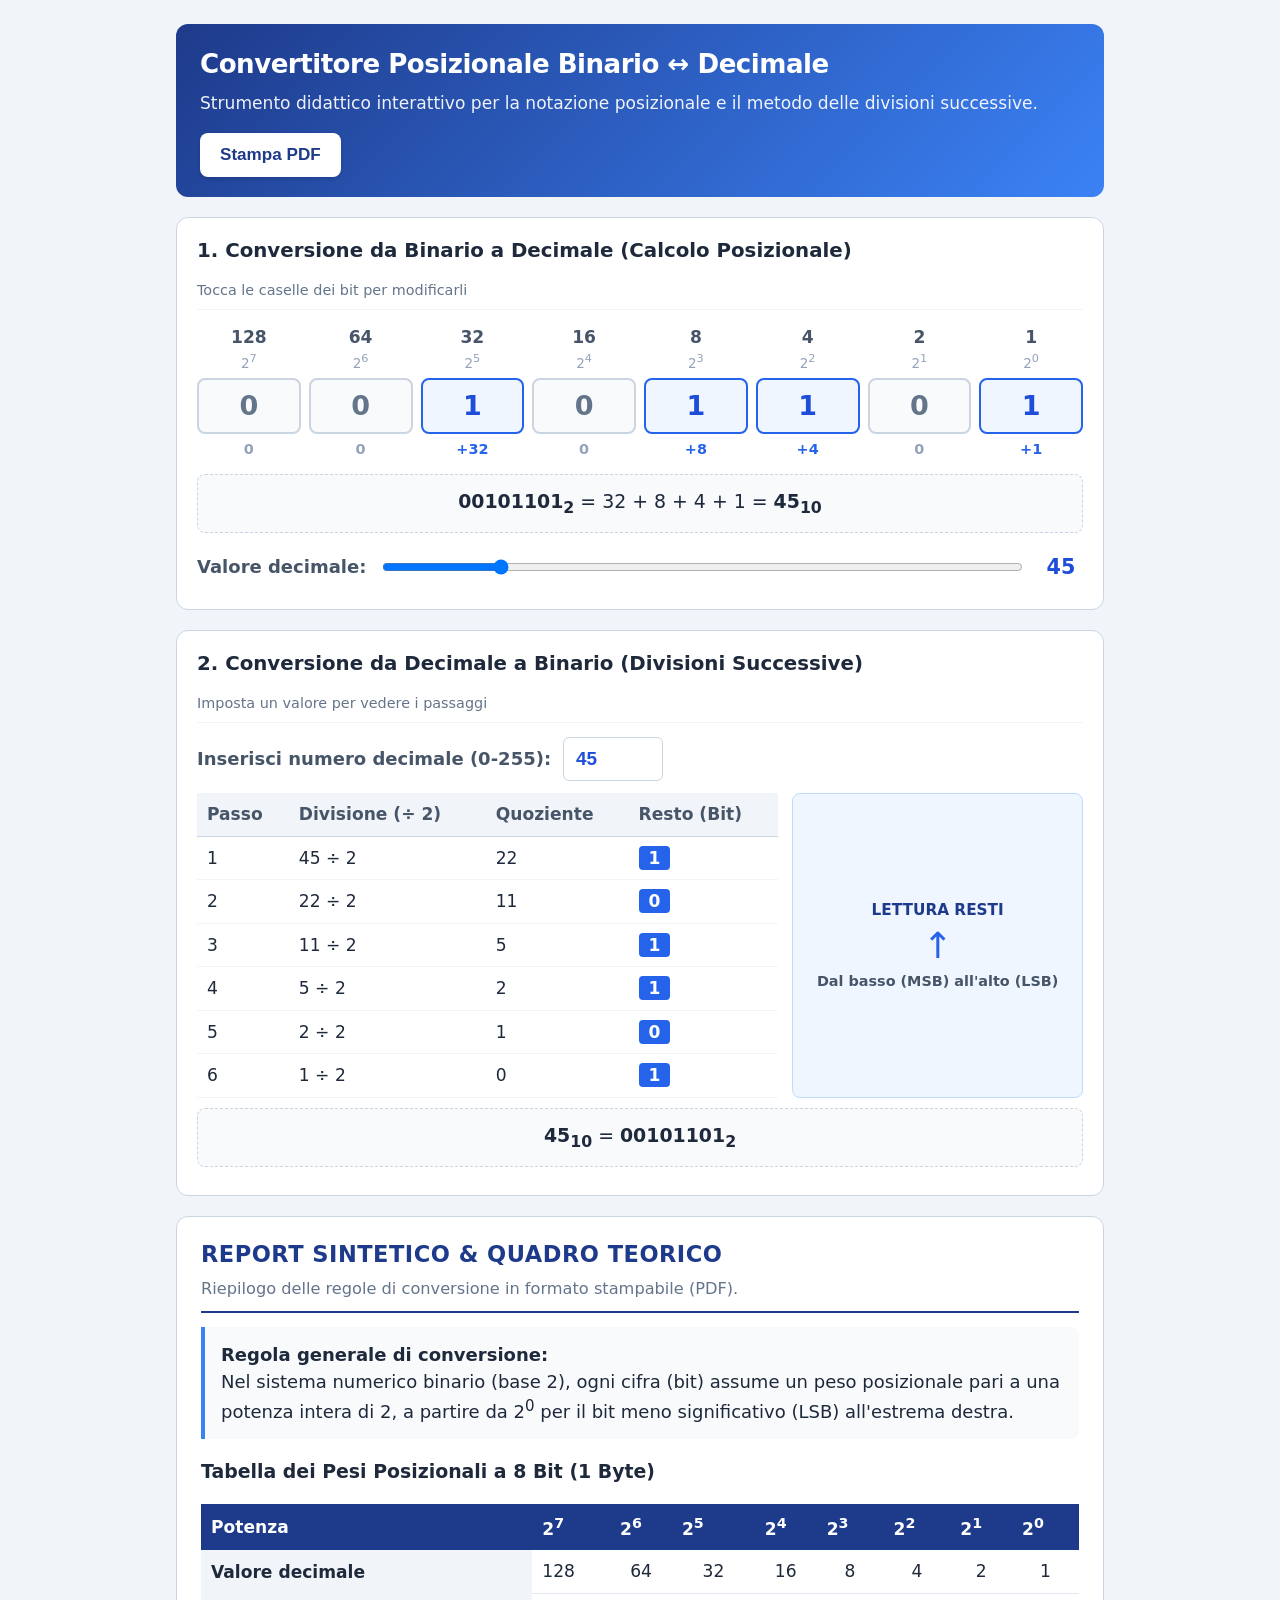
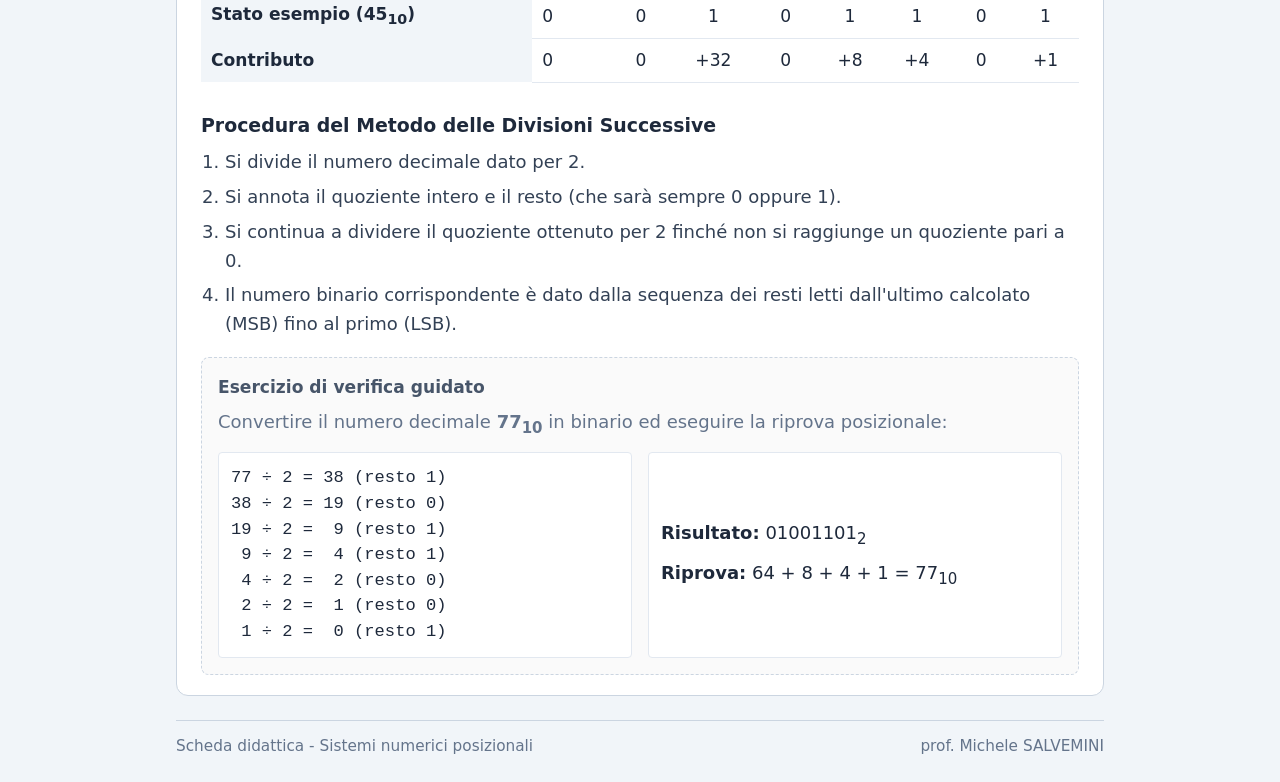
==== binario-decimale/index.html @ afe0c3b7 "Add files via upload Primo caricamento: struttura repository e tre convertitori didattici" ====
<!DOCTYPE html>
<!--
    Autore:      prof. Michele SALVEMINI
    Classe:      ---
    Argomento:   Sistemi di numerazione - conversioni di base
    Obiettivo:   Supporto allo studio delle conversioni di base da un sistema
                 ad un altro (binario <-> decimale)
    Versione:    2.0
    Data:        26/09/2026
    Note:        Revisione HTML5, responsive, con adattamenti per studenti
                 BES/DSA (caratteri ampliati, target tattili ampi).
-->
<html lang="it">
<head>
    <meta charset="UTF-8">
    <meta name="viewport" content="width=device-width, initial-scale=1.0">
    <meta name="description" content="Supporto allo studio delle conversioni di base da un sistema ad un altro: convertitore interattivo binario-decimale con metodo posizionale e divisioni successive.">
    <meta name="author" content="prof. Michele SALVEMINI">
    <title>Convertitore ed Eserciziario Binario-Decimale</title>
    <link rel="stylesheet" href="style.css">
</head>
<body>

    <!-- Intestazione del documento -->
    <header class="masthead">
        <div>
            <h1>Convertitore Posizionale Binario &harr; Decimale</h1>
            <p>Strumento didattico interattivo per la notazione posizionale e il metodo delle divisioni successive.</p>
        </div>
        <button type="button" id="pulsante-stampa" class="print-btn">Stampa PDF</button>
    </header>

    <main>

        <!-- WIDGET 1: BINARIO -> DECIMALE -->
        <section class="widget-card" aria-labelledby="titolo-b2d">
            <h2 class="widget-title" id="titolo-b2d">
                <span>1. Conversione da Binario a Decimale (Calcolo Posizionale)</span>
                <span class="widget-suggerimento">Tocca le caselle dei bit per modificarli</span>
            </h2>

            <!-- Griglia dei bit: popolata da script.js -->
            <div class="bit-container" id="griglia-bit"></div>

            <p class="math-box" id="risultato-b2d" aria-live="polite"></p>

            <div class="slider-row">
                <label for="slider-decimale">Valore decimale:</label>
                <input type="range" id="slider-decimale" min="0" max="255" value="45">
                <output class="slider-val" id="display-decimale" for="slider-decimale">45</output>
            </div>
        </section>

        <!-- WIDGET 2: DECIMALE -> BINARIO -->
        <section class="widget-card" aria-labelledby="titolo-d2b">
            <h2 class="widget-title" id="titolo-d2b">
                <span>2. Conversione da Decimale a Binario (Divisioni Successive)</span>
                <span class="widget-suggerimento">Imposta un valore per vedere i passaggi</span>
            </h2>

            <div class="input-row">
                <label for="input-decimale">Inserisci numero decimale (0-255):</label>
                <input type="number" id="input-decimale" min="0" max="255" value="45">
            </div>

            <div class="division-grid">
                <div class="table-scroll">
                    <table class="table-divs">
                        <caption class="visually-hidden">Tabella dei passaggi delle divisioni successive per due</caption>
                        <thead>
                            <tr>
                                <th scope="col">Passo</th>
                                <th scope="col">Divisione (&divide; 2)</th>
                                <th scope="col">Quoziente</th>
                                <th scope="col">Resto (Bit)</th>
                            </tr>
                        </thead>
                        <tbody id="corpo-tabella-divisioni"></tbody>
                    </table>
                </div>
                <div class="arrow-box">
                    <span class="arrow-label">Lettura resti</span>
                    <div class="arrow-graphic" aria-hidden="true">&uarr;</div>
                    <span class="arrow-sublabel">Dal basso (MSB) all'alto (LSB)</span>
                </div>
            </div>

            <p class="math-box" id="risultato-d2b" aria-live="polite"></p>
        </section>

        <!-- SCHEDA RIEPILOGATIVA STAMPABILE -->
        <section class="scheda-stampa" aria-labelledby="titolo-scheda">
            <div class="scheda-intestazione">
                <h2 id="titolo-scheda">Report Sintetico &amp; Quadro Teorico</h2>
                <p>Riepilogo delle regole di conversione in formato stampabile (PDF).</p>
            </div>

            <div class="callout-box">
                <strong>Regola generale di conversione:</strong><br>
                Nel sistema numerico binario (base 2), ogni cifra (bit) assume un peso
                posizionale pari a una potenza intera di 2, a partire da 2<sup>0</sup>
                per il bit meno significativo (LSB) all'estrema destra.
            </div>

            <h3>Tabella dei Pesi Posizionali a 8 Bit (1 Byte)</h3>
            <div class="table-scroll">
                <table class="summary-table">
                    <caption class="visually-hidden">Pesi posizionali dei bit da 2 alla settima a 2 alla zero</caption>
                    <thead>
                        <tr>
                            <th scope="col">Potenza</th>
                            <th scope="col">2<sup>7</sup></th>
                            <th scope="col">2<sup>6</sup></th>
                            <th scope="col">2<sup>5</sup></th>
                            <th scope="col">2<sup>4</sup></th>
                            <th scope="col">2<sup>3</sup></th>
                            <th scope="col">2<sup>2</sup></th>
                            <th scope="col">2<sup>1</sup></th>
                            <th scope="col">2<sup>0</sup></th>
                        </tr>
                    </thead>
                    <tbody>
                        <tr>
                            <th scope="row">Valore decimale</th>
                            <td>128</td><td>64</td><td>32</td><td>16</td>
                            <td>8</td><td>4</td><td>2</td><td>1</td>
                        </tr>
                        <tr>
                            <th scope="row">Stato esempio (45<sub>10</sub>)</th>
                            <td>0</td><td>0</td><td>1</td><td>0</td>
                            <td>1</td><td>1</td><td>0</td><td>1</td>
                        </tr>
                        <tr>
                            <th scope="row">Contributo</th>
                            <td>0</td><td>0</td><td>+32</td><td>0</td>
                            <td>+8</td><td>+4</td><td>0</td><td>+1</td>
                        </tr>
                    </tbody>
                </table>
            </div>

            <h3>Procedura del Metodo delle Divisioni Successive</h3>
            <ol class="procedura">
                <li>Si divide il numero decimale dato per 2.</li>
                <li>Si annota il quoziente intero e il resto (che sar&agrave; sempre 0 oppure 1).</li>
                <li>Si continua a dividere il quoziente ottenuto per 2 finch&eacute; non si raggiunge un quoziente pari a 0.</li>
                <li>Il numero binario corrispondente &egrave; dato dalla sequenza dei resti letti dall'ultimo calcolato (MSB) fino al primo (LSB).</li>
            </ol>

            <div class="esercizio-box">
                <h4>Esercizio di verifica guidato</h4>
                <p>Convertire il numero decimale <strong>77<sub>10</sub></strong> in binario ed eseguire la riprova posizionale:</p>
                <div class="esercizio-colonne">
                    <pre class="esercizio-codice">77 &divide; 2 = 38 (resto 1)
38 &divide; 2 = 19 (resto 0)
19 &divide; 2 =  9 (resto 1)
 9 &divide; 2 =  4 (resto 1)
 4 &divide; 2 =  2 (resto 0)
 2 &divide; 2 =  1 (resto 0)
 1 &divide; 2 =  0 (resto 1)</pre>
                    <div class="esercizio-soluzione">
                        <p><strong>Risultato:</strong> 01001101<sub>2</sub></p>
                        <p><strong>Riprova:</strong> 64 + 8 + 4 + 1 = 77<sub>10</sub></p>
                    </div>
                </div>
            </div>
        </section>

    </main>

    <footer class="page-footer">
        <span>Scheda didattica - Sistemi numerici posizionali</span>
        <span> prof. Michele SALVEMINI</span>
    </footer>

    <script src="script.js"></script>
</body>
</html>
---- binario-decimale/style.css ----
/*
    Autore:      prof. Michele SALVEMINI
    File:        style.css - stile di "Convertitore ed Eserciziario Binario-Decimale"
    Obiettivo:   Supporto allo studio delle conversioni di base da un sistema ad un altro
    Versione:    2.0
    Data:        26/09/2026

    Note di progetto:
    - Dimensioni dei caratteri impostate in rem con base elevata (18px):
      gli studenti BES/DSA e chi usa tablet/smartphone leggono meglio.
    - I target tattili (bit, pulsanti, input) sono mantenuti su altezze
      superiori a 44px, dimensione raccomandata per il tocco.
    - La griglia a 8 bit diventa 4x2 sugli schermi stretti (smartphone):
      le caselle restano grandi e toccabili con precisione.
*/

/* ---------- Variabili di tema ---------- */
:root {
    --colore-primario: #1e3a8a;
    --colore-accento: #2563eb;
    --colore-testo: #1e293b;
    --colore-testo-secondario: #475569;
    --colore-testo-chiaro: #64748b;
    --colore-bordo: #cbd5e1;
    --colore-sfondo-pagina: #f1f5f9;
    --colore-sfondo-card: #ffffff;
    --colore-sfondo-soft: #f8fafc;
    --colore-attivo: #eff6ff;
    --raggio: 12px;
}

/* ---------- Base ---------- */
* {
    box-sizing: border-box;
}

/* Base tipografica elevata: 1rem = 18px, ben visibile su tablet e smartphone */
html {
    font-size: 18px;
}

body {
    margin: 0 auto;
    padding: 24px 16px;
    max-width: 960px;
    font-family: system-ui, -apple-system, "Segoe UI", Roboto, sans-serif;
    font-size: 1rem;
    line-height: 1.55;
    color: var(--colore-testo);
    background-color: var(--colore-sfondo-pagina);
}

h1, h2, h3, h4, p, ol {
    margin-top: 0;
}

/* Testo solo per screen reader (es. didascalie delle tabelle) */
.visually-hidden {
    position: absolute;
    width: 1px;
    height: 1px;
    overflow: hidden;
    clip: rect(0 0 0 0);
    white-space: nowrap;
}

/* ---------- Intestazione ---------- */
.masthead {
    background: linear-gradient(135deg, #1e3a8a 0%, #3b82f6 100%);
    color: #ffffff;
    padding: 20px 24px;
    border-radius: var(--raggio);
    margin-bottom: 20px;
    display: flex;
    justify-content: space-between;
    align-items: center;
    gap: 16px;
    flex-wrap: wrap;
}

.masthead h1 {
    margin: 0;
    font-size: 1.45rem;
    font-weight: 800;
    letter-spacing: -0.5px;
}

.masthead p {
    margin: 6px 0 0 0;
    font-size: 0.95rem;
    opacity: 0.92;
}

.print-btn {
    background-color: #ffffff;
    color: var(--colore-primario);
    border: none;
    padding: 12px 20px;
    font-size: 0.95rem;
    font-weight: 700;
    border-radius: 8px;
    cursor: pointer;
    min-height: 44px;   /* target tattile comodo */
    box-shadow: 0 2px 4px rgba(0, 0, 0, 0.15);
}

.print-btn:hover {
    background-color: var(--colore-sfondo-soft);
}

/* ---------- Schede dei widget ---------- */
.widget-card {
    border: 1px solid var(--colore-bordo);
    border-radius: var(--raggio);
    padding: 18px 20px;
    background: var(--colore-sfondo-card);
    margin-bottom: 20px;
}

.widget-title {
    font-size: 1.1rem;
    font-weight: 700;
    margin-bottom: 14px;
    display: flex;
    align-items: center;
    justify-content: space-between;
    gap: 12px;
    flex-wrap: wrap;
    border-bottom: 1px solid var(--colore-sfondo-pagina);
    padding-bottom: 8px;
}

.widget-suggerimento {
    font-size: 0.8rem;
    color: var(--colore-testo-chiaro);
    font-weight: 400;
}

/* ---------- Widget 1: griglia dei bit ---------- */
.bit-container {
    display: grid;
    grid-template-columns: repeat(8, 1fr);
    gap: 8px;
    margin: 14px 0;
}

.bit-column {
    display: flex;
    flex-direction: column;
    align-items: center;
}

.bit-weight {
    font-size: 0.95rem;
    font-weight: 700;
    color: var(--colore-testo-secondario);
}

.bit-power {
    font-size: 0.75rem;
    color: #94a3b8;
    margin-bottom: 4px;
}

/* Le caselle dei bit sono veri pulsanti: grandi, con etichetta leggibile */
.bit-box {
    width: 100%;
    min-height: 56px;
    border: 2px solid var(--colore-bordo);
    border-radius: 8px;
    display: flex;
    align-items: center;
    justify-content: center;
    font-size: 1.5rem;
    font-weight: 800;
    cursor: pointer;
    background-color: var(--colore-sfondo-soft);
    color: var(--colore-testo-chiaro);
    font-family: inherit;
    transition: background-color 0.15s, border-color 0.15s, color 0.15s;
}

.bit-box:hover {
    border-color: var(--colore-accento);
}

/* Stato evidenziato + visibile anche a chi naviga da tastiera */
.bit-box.active {
    border-color: var(--colore-accento);
    background-color: var(--colore-attivo);
    color: #1d4ed8;
}

.bit-box:focus-visible {
    outline: 3px solid #93c5fd;
    outline-offset: 2px;
}

.bit-subval {
    font-size: 0.8rem;
    font-weight: 600;
    color: #94a3b8;
    margin-top: 4px;
    min-height: 1.2em;
}

.bit-subval.active {
    color: var(--colore-accento);
}

/* ---------- Riquadri dei risultati ---------- */
.math-box {
    background-color: var(--colore-sfondo-soft);
    border: 1px dashed var(--colore-bordo);
    border-radius: 8px;
    padding: 12px 14px;
    text-align: center;
    font-size: 1.05rem;
    margin: 10px 0;
}

/* ---------- Slider ---------- */
.slider-row {
    display: flex;
    align-items: center;
    gap: 14px;
    margin-top: 10px;
    flex-wrap: wrap;
}

.slider-row label {
    font-weight: 600;
    color: var(--colore-testo-secondario);
}

.slider-row input[type="range"] {
    flex: 1;
    min-width: 180px;
    min-height: 44px;   /* fascia di trascinamento comoda al tocco */
}

.slider-val {
    font-size: 1.15rem;
    font-weight: 700;
    color: #1d4ed8;
    min-width: 44px;
    text-align: center;
}

/* ---------- Widget 2: input e tabella delle divisioni ---------- */
.input-row {
    display: flex;
    align-items: center;
    gap: 12px;
    margin-bottom: 12px;
    flex-wrap: wrap;
}

.input-row label {
    font-weight: 600;
    color: var(--colore-testo-secondario);
}

.input-row input {
    width: 100px;
    padding: 10px 12px;
    border: 1px solid var(--colore-bordo);
    border-radius: 6px;
    font-size: 1.05rem;
    font-weight: 700;
    color: #1d4ed8;
    min-height: 44px;
}

/* Su schermi stretti la tabella scorre in orizzontale invece di restringersi */
.table-scroll {
    overflow-x: auto;
    -webkit-overflow-scrolling: touch;
}

.division-grid {
    display: grid;
    grid-template-columns: 2fr 1fr;
    gap: 14px;
    margin-top: 8px;
    align-items: stretch;
}

.table-divs {
    width: 100%;
    border-collapse: collapse;
    font-size: 0.95rem;
}

.table-divs th {
    text-align: left;
    background: var(--colore-sfondo-pagina);
    padding: 8px 10px;
    border-bottom: 1px solid var(--colore-bordo);
    color: var(--colore-testo-secondario);
}

.table-divs td {
    padding: 8px 10px;
    border-bottom: 1px solid var(--colore-sfondo-pagina);
}

.remainder-badge {
    background-color: var(--colore-accento);
    color: #ffffff;
    font-weight: 700;
    padding: 2px 10px;
    border-radius: 4px;
}

.arrow-box {
    background: var(--colore-attivo);
    border: 1px solid #bfdbfe;
    border-radius: 8px;
    padding: 12px;
    display: flex;
    flex-direction: column;
    align-items: center;
    justify-content: center;
    text-align: center;
}

.arrow-label {
    font-size: 0.85rem;
    font-weight: 700;
    color: var(--colore-primario);
    text-transform: uppercase;
}

.arrow-graphic {
    font-size: 2rem;
    color: var(--colore-accento);
    line-height: 1;
    margin: 6px 0;
}

.arrow-sublabel {
    font-size: 0.8rem;
    color: var(--colore-testo-secondario);
    font-weight: 600;
}

/* ---------- Scheda riepilogativa (anche stampabile) ---------- */
.scheda-stampa {
    background: var(--colore-sfondo-card);
    border: 1px solid var(--colore-bordo);
    border-radius: var(--raggio);
    padding: 20px 24px;
}

.scheda-intestazione {
    border-bottom: 2px solid var(--colore-primario);
    padding-bottom: 10px;
    margin-bottom: 14px;
}

.scheda-intestazione h2 {
    margin: 0;
    font-size: 1.25rem;
    color: var(--colore-primario);
    text-transform: uppercase;
    letter-spacing: 0.5px;
}

.scheda-intestazione p {
    margin: 4px 0 0 0;
    font-size: 0.9rem;
    color: var(--colore-testo-chiaro);
}

.scheda-stampa h3 {
    font-size: 1.05rem;
    margin: 18px 0 8px 0;
}

.callout-box {
    background-color: var(--colore-sfondo-soft);
    border-left: 4px solid #3b82f6;
    padding: 14px 16px;
    border-radius: 0 8px 8px 0;
    margin: 12px 0;
    line-height: 1.5;
}

.summary-table {
    width: 100%;
    border-collapse: collapse;
    margin: 10px 0;
    font-size: 0.95rem;
}

.summary-table th {
    background-color: var(--colore-primario);
    color: #ffffff;
    padding: 8px 10px;
    text-align: left;
}

.summary-table tbody th {
    background-color: var(--colore-sfondo-pagina);
    color: var(--colore-testo);
}

.summary-table td {
    padding: 8px 10px;
    border-bottom: 1px solid #e2e8f0;
    text-align: center;
}

.summary-table tbody th + td,
.summary-table thead th:first-child {
    text-align: left;
}

.procedura {
    line-height: 1.6;
    color: #334155;
    padding-left: 24px;
}

.procedura li {
    margin-bottom: 6px;
}

.esercizio-box {
    margin-top: 18px;
    border: 1px dashed var(--colore-bordo);
    border-radius: 8px;
    padding: 16px;
    background: #fafafa;
}

.esercizio-box h4 {
    margin: 0 0 8px 0;
    font-size: 0.95rem;
    color: var(--colore-testo-secondario);
}

.esercizio-box > p {
    color: var(--colore-testo-chiaro);
    margin-bottom: 12px;
}

.esercizio-colonne {
    display: flex;
    gap: 16px;
    flex-wrap: wrap;
}

.esercizio-codice {
    flex: 1 1 260px;
    background: #ffffff;
    border: 1px solid #e2e8f0;
    padding: 12px;
    border-radius: 4px;
    font-family: "Courier New", monospace;
    font-size: 0.95rem;
    line-height: 1.5;
    margin: 0;
    overflow-x: auto;
}

.esercizio-soluzione {
    flex: 1 1 260px;
    background: #ffffff;
    border: 1px solid #e2e8f0;
    padding: 12px;
    border-radius: 4px;
    display: flex;
    flex-direction: column;
    justify-content: center;
}

.esercizio-soluzione p {
    margin: 4px 0;
}

/* ---------- Piè di pagina ---------- */
.page-footer {
    margin-top: 24px;
    padding-top: 14px;
    border-top: 1px solid var(--colore-bordo);
    display: flex;
    justify-content: space-between;
    align-items: center;
    gap: 12px;
    flex-wrap: wrap;
    font-size: 0.85rem;
    color: var(--colore-testo-chiaro);
}

/* ================================================================
   ADATTAMENTI PER TABLET (fino a 768px)
   ================================================================ */
@media (max-width: 768px) {
    body {
        padding: 16px 12px;
    }

    .masthead h1 {
        font-size: 1.25rem;
    }

    /* La tabella delle divisioni e il riquadro "lettura resti"
       si impilano verticalmente: piu' spazio per i numeri */
    .division-grid {
        grid-template-columns: 1fr;
    }

    .arrow-box {
        flex-direction: row;
        gap: 12px;
    }

    .arrow-graphic {
        margin: 0;
    }
}

/* ================================================================
   ADATTAMENTI PER SMARTPHONE (fino a 480px)
   ================================================================ */
@media (max-width: 480px) {
    /* La griglia dei bit diventa 4 colonne x 2 righe:
       ogni casella resta ampia e toccabile con precisione */
    .bit-container {
        grid-template-columns: repeat(4, 1fr);
    }

    .widget-card,
    .scheda-stampa {
        padding: 14px;
    }

    .widget-title {
        font-size: 1rem;
    }

    /* Campo numerico a tutta larghezza: piu' comodo da compilare */
    .input-row input {
        width: 100%;
        flex: 1 1 100%;
    }
}

/* ================================================================
   STAMPA (PDF A4): due pagine, grafica fedele allo schermo
   ================================================================ */
@page {
    margin: 16mm;
}

@media print {
    /* Base tipografica in punti tipografici, adatta alla stampa */
    html {
        font-size: 12pt;
    }

    body {
        padding: 0;
        background: #ffffff;
        max-width: none;
    }

    /* Il pulsante di stampa non ha senso sulla copia cartacea */
    .print-btn {
        display: none;
    }

    .masthead,
    .widget-card,
    .scheda-stampa {
        border-radius: 0;
        box-shadow: none;
    }

    .bit-box {
        min-height: 44px;
        font-size: 1.2rem;
    }

    .masthead {
        color: #000000;
        background: #ffffff;
        border-bottom: 2px solid var(--colore-primario);
    }

    .masthead p {
        color: #333333;
        opacity: 1;
    }

    .summary-table th,
    .remainder-badge,
    .bit-box.active {
        -webkit-print-color-adjust: exact;
        print-color-adjust: exact;
    }

    /* La scheda teorica va sempre su una pagina nuova */
    .scheda-stampa {
        break-before: page;
        page-break-before: always;
        border: none;
        padding: 0;
    }

    .page-footer {
        border-top: none;
    }
}
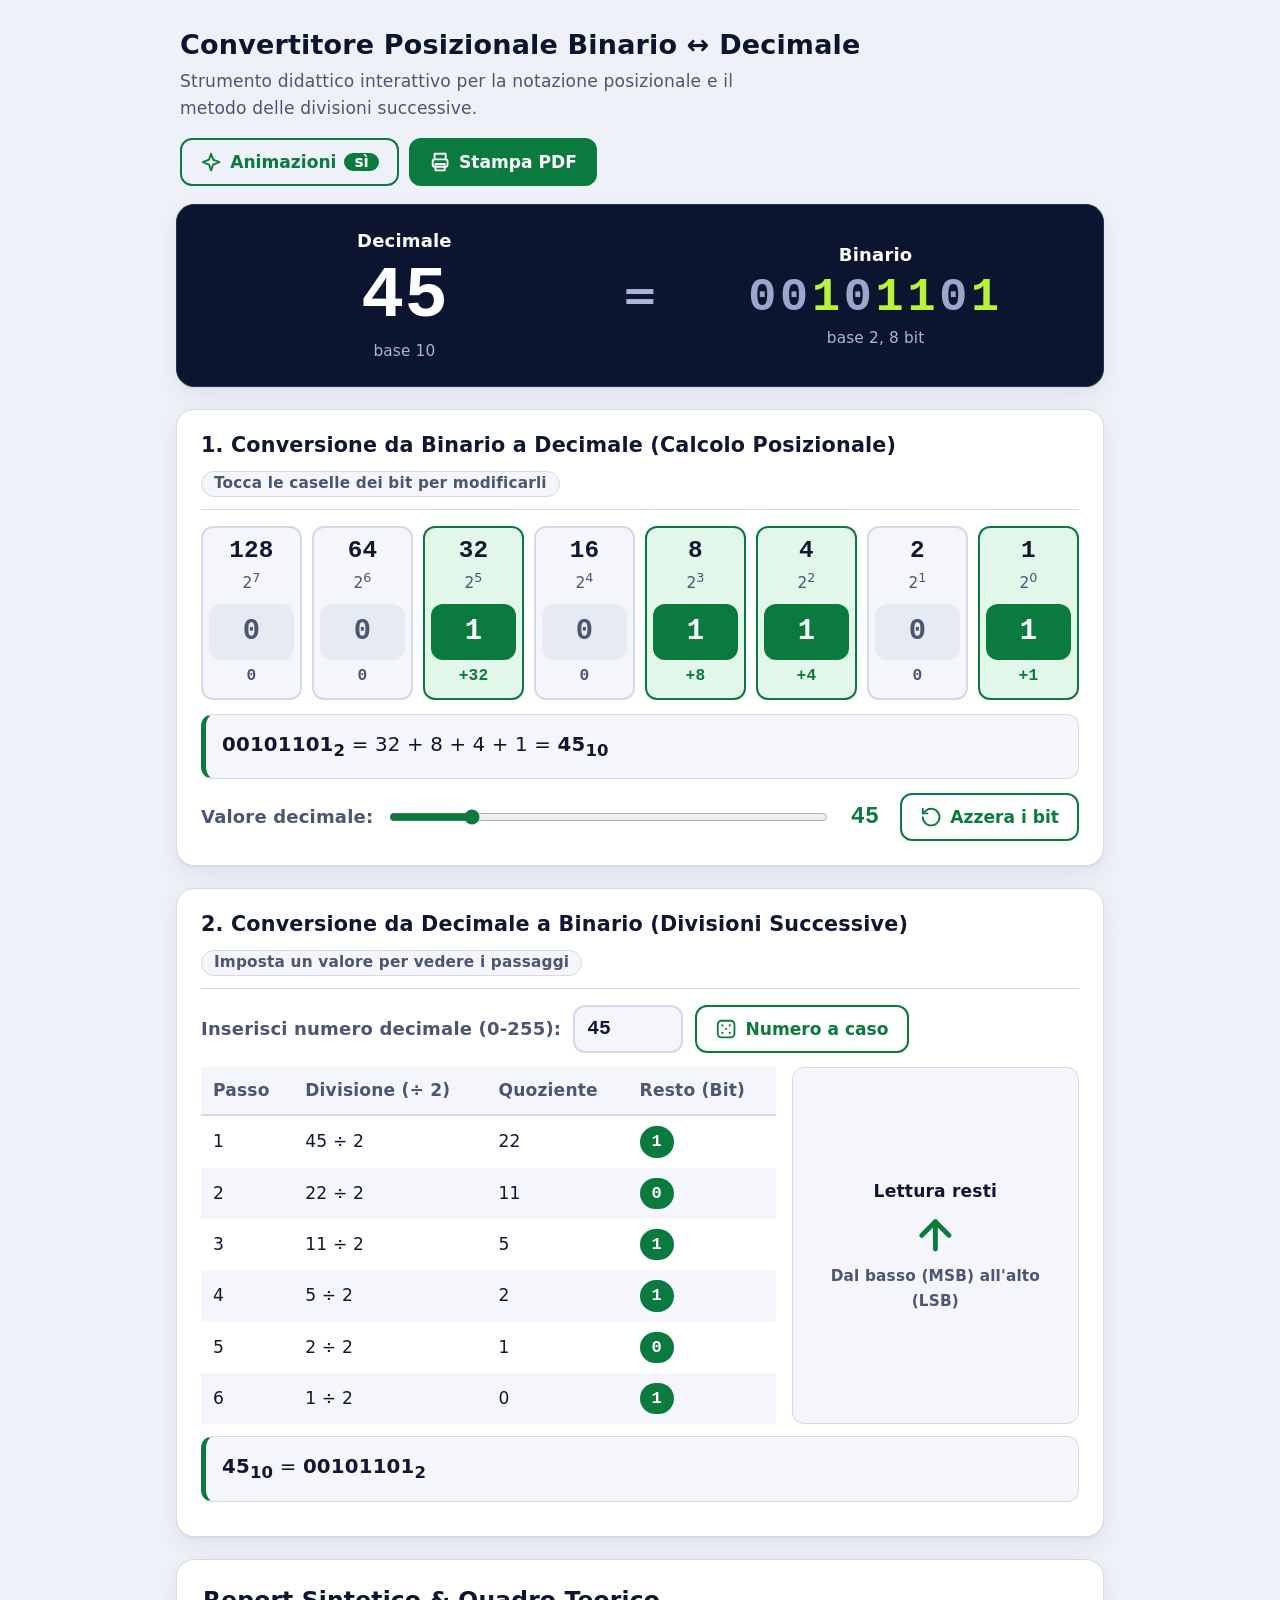
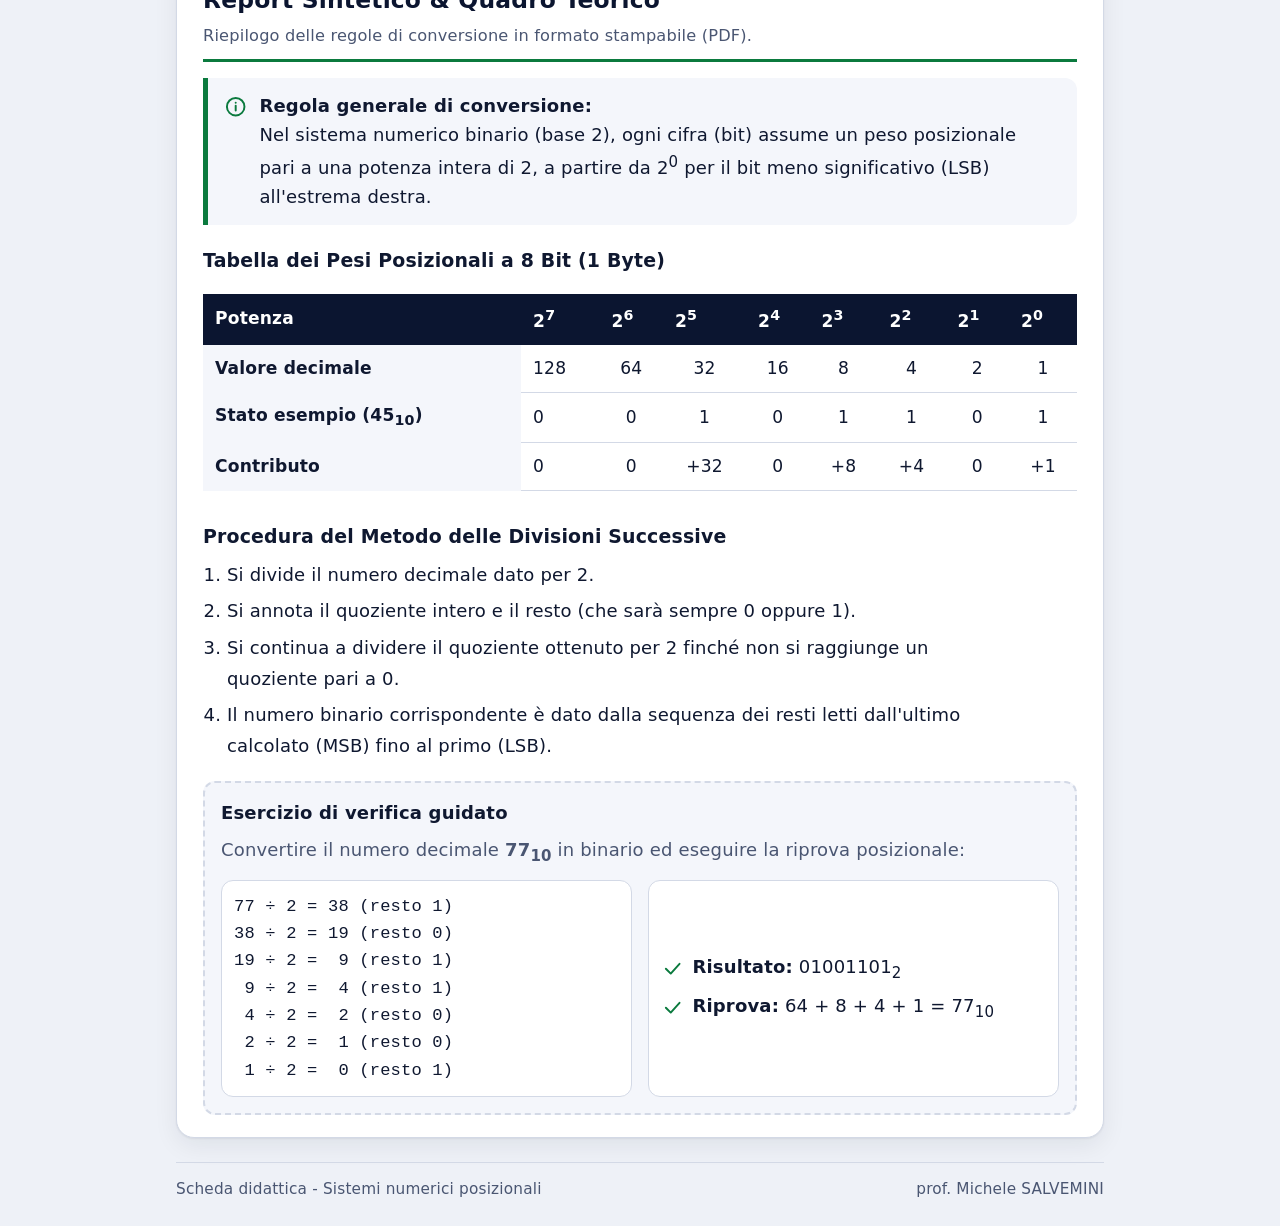
==== commit 98caa20e: "Add files via upload Aggiornamento grafico" ====
--- a/binario-decimale/index.html
+++ b/binario-decimale/index.html
@@ -5,15 +5,19 @@
     Argomento:   Sistemi di numerazione - conversioni di base
     Obiettivo:   Supporto allo studio delle conversioni di base da un sistema
                  ad un altro (binario <-> decimale)
-    Versione:    2.0
-    Data:        26/09/2026
-    Note:        Revisione HTML5, responsive, con adattamenti per studenti
-                 BES/DSA (caratteri ampliati, target tattili ampi).
+    Versione:    3.1 (variante grafica "tabellone sportivo")
+    Data:        08/10/2026
+    Note:        Variante ispirata alle app sportive: tabellone con il valore decimale
+                 e binario, bit come schede, tabelle in stile statistiche.
+                 Contenuti e logica didattica invariati rispetto alla 3.0.
+                 Accessibilita' BES/DSA: interruttore per le animazioni, niente testo
+                 in maiuscolo, target tattili ampi, contrasto elevato.
 -->
 <html lang="it">
 <head>
     <meta charset="UTF-8">
     <meta name="viewport" content="width=device-width, initial-scale=1.0">
+    <meta name="color-scheme" content="light dark">
     <meta name="description" content="Supporto allo studio delle conversioni di base da un sistema ad un altro: convertitore interattivo binario-decimale con metodo posizionale e divisioni successive.">
     <meta name="author" content="prof. Michele SALVEMINI">
     <title>Convertitore ed Eserciziario Binario-Decimale</title>
@@ -21,14 +25,78 @@
 </head>
 <body>
 
+    <!-- Set di icone (SVG inline): nessuna dipendenza esterna, funziona anche offline -->
+    <svg class="visually-hidden" aria-hidden="true" focusable="false">
+        <symbol id="i-stampa" viewBox="0 0 24 24">
+            <path d="M6 9V3h12v6"/>
+            <rect x="4" y="9" width="16" height="8" rx="2"/>
+            <path d="M7 14h10v7H7z"/>
+        </symbol>
+        <symbol id="i-freccia-su" viewBox="0 0 24 24">
+            <path d="M12 19V5"/>
+            <path d="M5 12l7-7 7 7"/>
+        </symbol>
+        <symbol id="i-dado" viewBox="0 0 24 24">
+            <rect x="3" y="3" width="18" height="18" rx="4"/>
+            <circle cx="8" cy="8" r="1.2" fill="currentColor" stroke="none"/>
+            <circle cx="16" cy="8" r="1.2" fill="currentColor" stroke="none"/>
+            <circle cx="12" cy="12" r="1.2" fill="currentColor" stroke="none"/>
+            <circle cx="8" cy="16" r="1.2" fill="currentColor" stroke="none"/>
+            <circle cx="16" cy="16" r="1.2" fill="currentColor" stroke="none"/>
+        </symbol>
+        <symbol id="i-azzera" viewBox="0 0 24 24">
+            <path d="M3 12a9 9 0 1 0 3-6.7L3 8"/>
+            <path d="M3 3v5h5"/>
+        </symbol>
+        <symbol id="i-info" viewBox="0 0 24 24">
+            <circle cx="12" cy="12" r="9"/>
+            <path d="M12 11v5"/>
+            <path d="M12 8h.01"/>
+        </symbol>
+        <symbol id="i-spunta" viewBox="0 0 24 24">
+            <path d="M5 12l5 5 9-10"/>
+        </symbol>
+        <symbol id="i-scintille" viewBox="0 0 24 24">
+            <path d="M12 3l2.2 6.3L21 12l-6.8 2.7L12 21l-2.2-6.3L3 12l6.8-2.7z"/>
+        </symbol>
+    </svg>
+
     <!-- Intestazione del documento -->
     <header class="masthead">
-        <div>
+        <div class="masthead-testo">
             <h1>Convertitore Posizionale Binario &harr; Decimale</h1>
             <p>Strumento didattico interattivo per la notazione posizionale e il metodo delle divisioni successive.</p>
         </div>
-        <button type="button" id="pulsante-stampa" class="print-btn">Stampa PDF</button>
+        <div class="masthead-azioni no-print">
+            <!-- Interruttore: l'utente decide se vedere le animazioni -->
+            <button type="button" id="pulsante-animazioni" class="btn btn-contorno" role="switch" aria-checked="true">
+                <svg class="icona" aria-hidden="true"><use href="#i-scintille"></use></svg>
+                <span>Animazioni</span>
+                <span class="stato" id="stato-animazioni" aria-hidden="true">s&igrave;</span>
+            </button>
+            <button type="button" id="pulsante-stampa" class="btn btn-pieno">
+                <svg class="icona" aria-hidden="true"><use href="#i-stampa"></use></svg>
+                <span>Stampa PDF</span>
+            </button>
+        </div>
     </header>
+
+    <!-- Tabellone: riassume lo stato corrente (valore decimale e binario).
+         E' solo visivo (aria-hidden): le stesse informazioni sono annunciate
+         dai riquadri dei risultati, che hanno aria-live -->
+    <section class="tabellone" aria-hidden="true">
+        <div class="tabellone-pannello">
+            <span class="tabellone-etichetta">Decimale</span>
+            <span class="tabellone-valore" id="tabellone-decimale">45</span>
+            <span class="tabellone-base">base 10</span>
+        </div>
+        <span class="tabellone-uguale">=</span>
+        <div class="tabellone-pannello">
+            <span class="tabellone-etichetta">Binario</span>
+            <span class="tabellone-valore tabellone-binario" id="tabellone-binario">00101101</span>
+            <span class="tabellone-base">base 2, 8 bit</span>
+        </div>
+    </section>
 
     <main>
 
@@ -39,8 +107,8 @@
                 <span class="widget-suggerimento">Tocca le caselle dei bit per modificarli</span>
             </h2>
 
-            <!-- Griglia dei bit: popolata da script.js -->
-            <div class="bit-container" id="griglia-bit"></div>
+            <!-- Griglia dei bit: costruita una sola volta da script.js -->
+            <div class="bit-container intro" id="griglia-bit"></div>
 
             <p class="math-box" id="risultato-b2d" aria-live="polite"></p>
 
@@ -48,6 +116,10 @@
                 <label for="slider-decimale">Valore decimale:</label>
                 <input type="range" id="slider-decimale" min="0" max="255" value="45">
                 <output class="slider-val" id="display-decimale" for="slider-decimale">45</output>
+                <button type="button" id="pulsante-azzera" class="btn btn-contorno no-print">
+                    <svg class="icona" aria-hidden="true"><use href="#i-azzera"></use></svg>
+                    <span>Azzera i bit</span>
+                </button>
             </div>
         </section>
 
@@ -61,6 +133,10 @@
             <div class="input-row">
                 <label for="input-decimale">Inserisci numero decimale (0-255):</label>
                 <input type="number" id="input-decimale" min="0" max="255" value="45">
+                <button type="button" id="pulsante-casuale" class="btn btn-contorno no-print">
+                    <svg class="icona" aria-hidden="true"><use href="#i-dado"></use></svg>
+                    <span>Numero a caso</span>
+                </button>
             </div>
 
             <div class="division-grid">
@@ -80,7 +156,7 @@
                 </div>
                 <div class="arrow-box">
                     <span class="arrow-label">Lettura resti</span>
-                    <div class="arrow-graphic" aria-hidden="true">&uarr;</div>
+                    <svg class="icona icona-freccia" id="icona-freccia" aria-hidden="true"><use href="#i-freccia-su"></use></svg>
                     <span class="arrow-sublabel">Dal basso (MSB) all'alto (LSB)</span>
                 </div>
             </div>
@@ -96,10 +172,13 @@
             </div>
 
             <div class="callout-box">
-                <strong>Regola generale di conversione:</strong><br>
-                Nel sistema numerico binario (base 2), ogni cifra (bit) assume un peso
-                posizionale pari a una potenza intera di 2, a partire da 2<sup>0</sup>
-                per il bit meno significativo (LSB) all'estrema destra.
+                <svg class="icona" aria-hidden="true"><use href="#i-info"></use></svg>
+                <p>
+                    <strong>Regola generale di conversione:</strong><br>
+                    Nel sistema numerico binario (base 2), ogni cifra (bit) assume un peso
+                    posizionale pari a una potenza intera di 2, a partire da 2<sup>0</sup>
+                    per il bit meno significativo (LSB) all'estrema destra.
+                </p>
             </div>
 
             <h3>Tabella dei Pesi Posizionali a 8 Bit (1 Byte)</h3>
@@ -159,8 +238,14 @@
  2 &divide; 2 =  1 (resto 0)
  1 &divide; 2 =  0 (resto 1)</pre>
                     <div class="esercizio-soluzione">
-                        <p><strong>Risultato:</strong> 01001101<sub>2</sub></p>
-                        <p><strong>Riprova:</strong> 64 + 8 + 4 + 1 = 77<sub>10</sub></p>
+                        <p>
+                            <svg class="icona" aria-hidden="true"><use href="#i-spunta"></use></svg>
+                            <span><strong>Risultato:</strong> 01001101<sub>2</sub></span>
+                        </p>
+                        <p>
+                            <svg class="icona" aria-hidden="true"><use href="#i-spunta"></use></svg>
+                            <span><strong>Riprova:</strong> 64 + 8 + 4 + 1 = 77<sub>10</sub></span>
+                        </p>
                     </div>
                 </div>
             </div>
--- a/binario-decimale/style.css
+++ b/binario-decimale/style.css
@@ -1,32 +1,77 @@
 /*
     Autore:      prof. Michele SALVEMINI
     File:        style.css - stile di "Convertitore ed Eserciziario Binario-Decimale"
+                 (variante grafica "tabellone sportivo")
     Obiettivo:   Supporto allo studio delle conversioni di base da un sistema ad un altro
-    Versione:    2.0
-    Data:        26/09/2026
+    Versione:    3.1
+    Data:        08/10/2026
 
     Note di progetto:
-    - Dimensioni dei caratteri impostate in rem con base elevata (18px):
-      gli studenti BES/DSA e chi usa tablet/smartphone leggono meglio.
-    - I target tattili (bit, pulsanti, input) sono mantenuti su altezze
-      superiori a 44px, dimensione raccomandata per il tocco.
-    - La griglia a 8 bit diventa 4x2 sugli schermi stretti (smartphone):
-      le caselle restano grandi e toccabili con precisione.
+    - Ispirazione: le app sportive. Il tabellone mostra il "punteggio" (decimale e
+      binario), i bit sono schede con il peso come numero di maglia, le tabelle hanno
+      lo stile delle statistiche. Sono scelte solo visive: i testi didattici restano
+      quelli tecnici (peso, bit, resto, quoziente...).
+    - Il tabellone e' scuro sia nel tema chiaro sia in quello scuro: e' l'elemento
+      caratteristico della pagina; il resto resta sobrio.
+    - Un solo accento (verde). Raggi: --raggio per schede e riquadri, --raggio-piccolo
+      per controlli, forma a pillola solo per etichette e badge.
+    - Accessibilita' BES/DSA: base 18px, interlinea 1.6, testo a sinistra, nessun
+      maiuscolo o corsivo, contrasto elevato, target >= 48px. I bit accesi sono
+      distinti dal colore E dalla cifra scritta (0/1).
+    - Tema chiaro/scuro automatico (prefers-color-scheme). In stampa: sempre chiaro.
+    - Le animazioni si spengono con html[data-animazioni="off"], impostato da script.js.
 */
 
-/* ---------- Variabili di tema ---------- */
+/* ---------- Variabili di tema (chiaro) ---------- */
 :root {
-    --colore-primario: #1e3a8a;
-    --colore-accento: #2563eb;
-    --colore-testo: #1e293b;
-    --colore-testo-secondario: #475569;
-    --colore-testo-chiaro: #64748b;
-    --colore-bordo: #cbd5e1;
-    --colore-sfondo-pagina: #f1f5f9;
+    --colore-sfondo-pagina: #eef1f7;
     --colore-sfondo-card: #ffffff;
-    --colore-sfondo-soft: #f8fafc;
-    --colore-attivo: #eff6ff;
-    --raggio: 12px;
+    --colore-sfondo-soft: #f4f6fb;
+    --colore-testo: #0f1830;
+    --colore-testo-secondario: #4a5672;
+    --colore-bordo: #d3d9e6;
+    --colore-accento: #0b7a3e;             /* unico accento */
+    --colore-accento-testo: #ffffff;       /* testo su sfondo accento */
+    --colore-attivo: #e3f6ea;              /* tinta chiara dell'accento */
+    --colore-tasto-spento: #e6eaf3;
+    --colore-titolo: #0b1530;
+    --colore-focus: #1d4ed8;
+    --colore-primario: #0b1530;            /* intestazioni di tabella (pesi) */
+
+    /* Tabellone (scuro in entrambi i temi) */
+    --tabellone-sfondo: #0b1530;
+    --tabellone-testo: #ffffff;
+    --tabellone-secondario: #aab6d6;
+    --tabellone-uno: #b8f23a;
+    --tabellone-zero: #9aa7cc;
+    --tabellone-bordo: #24304f;
+
+    --raggio: 18px;
+    --raggio-piccolo: 12px;
+    --ombra: 0 1px 2px rgba(15, 24, 48, 0.06), 0 8px 24px rgba(15, 24, 48, 0.07);
+}
+
+/* ---------- Tema scuro (solo a schermo: la stampa resta chiara) ---------- */
+@media screen and (prefers-color-scheme: dark) {
+    :root {
+        --colore-sfondo-pagina: #060a16;
+        --colore-sfondo-card: #101933;
+        --colore-sfondo-soft: #0c1429;
+        --colore-testo: #eef2ff;
+        --colore-testo-secondario: #a3afcc;
+        --colore-bordo: #24304f;
+        --colore-accento: #b8f23a;
+        --colore-accento-testo: #0a1200;
+        --colore-attivo: #1a2c1c;
+        --colore-tasto-spento: #1a2442;
+        --colore-titolo: #b8f23a;
+        --colore-focus: #ffd84d;
+        --colore-primario: #1a2442;
+
+        --tabellone-sfondo: #101a38;
+        --tabellone-bordo: #2b3963;
+        --ombra: 0 1px 2px rgba(0, 0, 0, 0.35), 0 8px 24px rgba(0, 0, 0, 0.3);
+    }
 }
 
 /* ---------- Base ---------- */
@@ -34,7 +79,7 @@
     box-sizing: border-box;
 }
 
-/* Base tipografica elevata: 1rem = 18px, ben visibile su tablet e smartphone */
+/* Base tipografica elevata: 1rem = 18px */
 html {
     font-size: 18px;
 }
@@ -45,7 +90,8 @@
     max-width: 960px;
     font-family: system-ui, -apple-system, "Segoe UI", Roboto, sans-serif;
     font-size: 1rem;
-    line-height: 1.55;
+    line-height: 1.6;
+    letter-spacing: 0.01em;
     color: var(--colore-testo);
     background-color: var(--colore-sfondo-pagina);
 }
@@ -54,7 +100,7 @@
     margin-top: 0;
 }
 
-/* Testo solo per screen reader (es. didascalie delle tabelle) */
+/* Testo solo per screen reader (didascalie delle tabelle, set di icone) */
 .visually-hidden {
     position: absolute;
     width: 1px;
@@ -64,13 +110,80 @@
     white-space: nowrap;
 }
 
-/* ---------- Intestazione ---------- */
+/* ---------- Icone ---------- */
+.icona {
+    width: 1.3em;
+    height: 1.3em;
+    flex: none;
+    fill: none;
+    stroke: currentColor;
+    stroke-width: 2;
+    stroke-linecap: round;
+    stroke-linejoin: round;
+}
+
+/* ---------- Pulsanti ---------- */
+.btn {
+    display: inline-flex;
+    align-items: center;
+    justify-content: center;
+    gap: 8px;
+    min-height: 48px;                 /* target tattile comodo */
+    padding: 0 18px;
+    border: 2px solid transparent;
+    border-radius: var(--raggio-piccolo);
+    font-family: inherit;
+    font-size: 0.95rem;
+    font-weight: 700;
+    cursor: pointer;
+    transition: background-color 0.15s, transform 0.1s;
+}
+
+.btn:active {
+    transform: translateY(1px);
+}
+
+.btn:focus-visible,
+.bit-box:focus-visible,
+input:focus-visible {
+    outline: 3px solid var(--colore-focus);
+    outline-offset: 3px;
+}
+
+/* Azione principale (Stampa PDF) */
+.btn-pieno {
+    background-color: var(--colore-accento);
+    color: var(--colore-accento-testo);
+}
+
+.btn-pieno:hover {
+    filter: brightness(1.08);
+}
+
+/* Azioni secondarie */
+.btn-contorno {
+    background-color: transparent;
+    color: var(--colore-accento);
+    border-color: var(--colore-accento);
+}
+
+.btn-contorno:hover {
+    background-color: var(--colore-attivo);
+}
+
+/* Stato dell'interruttore: testo (sì/no), non solo colore. Forma a pillola. */
+.stato {
+    background-color: var(--colore-accento);
+    color: var(--colore-accento-testo);
+    border-radius: 999px;
+    padding: 0 10px;
+    font-size: 0.85rem;
+    font-weight: 800;
+}
+
+/* ---------- Intestazione (barra dell'app) ---------- */
 .masthead {
-    background: linear-gradient(135deg, #1e3a8a 0%, #3b82f6 100%);
-    color: #ffffff;
-    padding: 20px 24px;
-    border-radius: var(--raggio);
-    margin-bottom: 20px;
+    padding: 4px 4px 18px 4px;
     display: flex;
     justify-content: space-between;
     align-items: center;
@@ -80,67 +193,127 @@
 
 .masthead h1 {
     margin: 0;
-    font-size: 1.45rem;
+    font-size: 1.5rem;
     font-weight: 800;
-    letter-spacing: -0.5px;
+    line-height: 1.25;
+    color: var(--colore-titolo);
 }
 
 .masthead p {
     margin: 6px 0 0 0;
+    max-width: 52ch;
     font-size: 0.95rem;
-    opacity: 0.92;
-}
-
-.print-btn {
-    background-color: #ffffff;
-    color: var(--colore-primario);
-    border: none;
-    padding: 12px 20px;
-    font-size: 0.95rem;
+    color: var(--colore-testo-secondario);
+}
+
+.masthead-azioni {
+    display: flex;
+    gap: 10px;
+    flex-wrap: wrap;
+}
+
+/* ---------- Tabellone (elemento caratteristico) ---------- */
+.tabellone {
+    display: grid;
+    grid-template-columns: 1fr auto 1fr;
+    align-items: center;
+    gap: 16px;
+    padding: 22px 26px;
+    margin-bottom: 22px;
+    background-color: var(--tabellone-sfondo);
+    color: var(--tabellone-testo);
+    border: 1px solid var(--tabellone-bordo);
+    border-radius: var(--raggio);
+    box-shadow: var(--ombra);
+}
+
+.tabellone-pannello {
+    display: flex;
+    flex-direction: column;
+    align-items: center;
+    gap: 2px;
+}
+
+.tabellone-etichetta {
+    font-size: 1rem;
     font-weight: 700;
-    border-radius: 8px;
-    cursor: pointer;
-    min-height: 44px;   /* target tattile comodo */
-    box-shadow: 0 2px 4px rgba(0, 0, 0, 0.15);
-}
-
-.print-btn:hover {
-    background-color: var(--colore-sfondo-soft);
+    color: var(--tabellone-testo);
+}
+
+.tabellone-base {
+    font-size: 0.85rem;
+    color: var(--tabellone-secondario);
+}
+
+.tabellone-valore {
+    display: inline-block;             /* necessario per l'animazione di scala */
+    font-family: ui-monospace, "Cascadia Mono", Consolas, monospace;
+    font-size: 4rem;
+    font-weight: 800;
+    line-height: 1.1;
+    font-variant-numeric: tabular-nums;
+}
+
+.tabellone-binario {
+    font-size: 2.6rem;
+    letter-spacing: 0.08em;
+}
+
+/* Cifre del binario: l'1 e' evidenziato, lo 0 e' attenuato (ma sempre leggibile) */
+.tabellone-binario .uno {
+    color: var(--tabellone-uno);
+}
+
+.tabellone-binario .zero {
+    color: var(--tabellone-zero);
+}
+
+.tabellone-uguale {
+    font-size: 2.4rem;
+    font-weight: 800;
+    color: var(--tabellone-secondario);
 }
 
 /* ---------- Schede dei widget ---------- */
 .widget-card {
     border: 1px solid var(--colore-bordo);
     border-radius: var(--raggio);
-    padding: 18px 20px;
+    padding: 22px 24px;
     background: var(--colore-sfondo-card);
-    margin-bottom: 20px;
+    box-shadow: var(--ombra);
+    margin-bottom: 22px;
 }
 
 .widget-title {
-    font-size: 1.1rem;
-    font-weight: 700;
-    margin-bottom: 14px;
+    font-size: 1.15rem;
+    font-weight: 800;
+    line-height: 1.3;
+    margin-bottom: 16px;
     display: flex;
     align-items: center;
     justify-content: space-between;
     gap: 12px;
     flex-wrap: wrap;
-    border-bottom: 1px solid var(--colore-sfondo-pagina);
-    padding-bottom: 8px;
-}
-
+    padding-bottom: 12px;
+    border-bottom: 1px solid var(--colore-bordo);
+}
+
+/* Suggerimento: etichetta a pillola, come i filtri delle app */
 .widget-suggerimento {
-    font-size: 0.8rem;
-    color: var(--colore-testo-chiaro);
-    font-weight: 400;
-}
-
-/* ---------- Widget 1: griglia dei bit ---------- */
+    font-size: 0.85rem;
+    font-weight: 600;
+    color: var(--colore-testo-secondario);
+    background-color: var(--colore-sfondo-soft);
+    border: 1px solid var(--colore-bordo);
+    border-radius: 999px;
+    padding: 2px 12px;
+}
+
+/* ---------- Widget 1: i bit come schede giocatore ---------- */
 .bit-container {
     display: grid;
     grid-template-columns: repeat(8, 1fr);
-    gap: 8px;
+    gap: 10px;
     margin: 14px 0;
 }
 
@@ -148,75 +321,111 @@
     display: flex;
     flex-direction: column;
     align-items: center;
-}
-
+    gap: 4px;
+    padding: 10px 6px 8px 6px;
+    background-color: var(--colore-sfondo-soft);
+    border: 2px solid var(--colore-bordo);
+    border-radius: var(--raggio-piccolo);
+    transition: border-color 0.15s, background-color 0.15s;
+}
+
+/* La scheda del bit acceso si evidenzia (:has e' supportato dai browser recenti;
+   dove manca resta comunque evidenziato il tasto interno) */
+.bit-column:has(.bit-box.active) {
+    border-color: var(--colore-accento);
+    background-color: var(--colore-attivo);
+}
+
+/* Il peso e' il "numero di maglia" della scheda */
 .bit-weight {
-    font-size: 0.95rem;
-    font-weight: 700;
-    color: var(--colore-testo-secondario);
+    font-family: ui-monospace, "Cascadia Mono", Consolas, monospace;
+    font-size: 1.35rem;
+    font-weight: 800;
+    line-height: 1.1;
+    color: var(--colore-testo);
 }
 
 .bit-power {
-    font-size: 0.75rem;
-    color: #94a3b8;
-    margin-bottom: 4px;
-}
-
-/* Le caselle dei bit sono veri pulsanti: grandi, con etichetta leggibile */
+    font-size: 0.85rem;
+    color: var(--colore-testo-secondario);
+}
+
 .bit-box {
     width: 100%;
     min-height: 56px;
-    border: 2px solid var(--colore-bordo);
-    border-radius: 8px;
+    margin-top: 4px;
+    border: none;
+    border-radius: var(--raggio-piccolo);
     display: flex;
     align-items: center;
     justify-content: center;
-    font-size: 1.5rem;
+    font-family: ui-monospace, "Cascadia Mono", Consolas, monospace;
+    font-size: 1.6rem;
     font-weight: 800;
     cursor: pointer;
-    background-color: var(--colore-sfondo-soft);
-    color: var(--colore-testo-chiaro);
-    font-family: inherit;
-    transition: background-color 0.15s, border-color 0.15s, color 0.15s;
+    background-color: var(--colore-tasto-spento);
+    color: var(--colore-testo-secondario);
+    transition: transform 0.1s, background-color 0.15s, color 0.15s;
 }
 
 .bit-box:hover {
-    border-color: var(--colore-accento);
-}
-
-/* Stato evidenziato + visibile anche a chi naviga da tastiera */
+    background-color: var(--colore-bordo);
+}
+
 .bit-box.active {
-    border-color: var(--colore-accento);
-    background-color: var(--colore-attivo);
-    color: #1d4ed8;
-}
-
-.bit-box:focus-visible {
-    outline: 3px solid #93c5fd;
-    outline-offset: 2px;
-}
-
+    background-color: var(--colore-accento);
+    color: var(--colore-accento-testo);
+}
+
+.bit-box.active:hover {
+    filter: brightness(1.08);
+}
+
+.bit-box:active {
+    transform: scale(0.94);
+}
+
+/* Contributo ai punti: "+32" se acceso, "0" se spento */
 .bit-subval {
-    font-size: 0.8rem;
-    font-weight: 600;
-    color: #94a3b8;
-    margin-top: 4px;
-    min-height: 1.2em;
+    font-family: ui-monospace, "Cascadia Mono", Consolas, monospace;
+    font-size: 0.9rem;
+    font-weight: 700;
+    color: var(--colore-testo-secondario);
+    min-height: 1.4em;
 }
 
 .bit-subval.active {
     color: var(--colore-accento);
 }
 
-/* ---------- Riquadri dei risultati ---------- */
+/* Unico momento d'ingresso della pagina: le schede salgono in sequenza */
+@keyframes scheda-entra {
+    from {
+        opacity: 0;
+        transform: translateY(18px);
+    }
+    to {
+        opacity: 1;
+        transform: translateY(0);
+    }
+}
+
+.bit-container.intro .bit-column {
+    animation: scheda-entra 0.45s cubic-bezier(0.2, 0.9, 0.3, 1.1) both;
+    animation-delay: calc(var(--i) * 55ms);
+}
+
+/* ---------- Riquadri dei risultati (sviluppo del calcolo) ---------- */
 .math-box {
     background-color: var(--colore-sfondo-soft);
-    border: 1px dashed var(--colore-bordo);
-    border-radius: 8px;
-    padding: 12px 14px;
-    text-align: center;
-    font-size: 1.05rem;
-    margin: 10px 0;
+    border: 1px solid var(--colore-bordo);
+    border-left: 5px solid var(--colore-accento);
+    border-radius: var(--raggio-piccolo);
+    padding: 14px 16px;
+    font-size: 1.1rem;
+    margin: 12px 0;
+    overflow-wrap: anywhere;
+    font-variant-numeric: tabular-nums;
 }
 
 /* ---------- Slider ---------- */
@@ -224,11 +433,12 @@
     display: flex;
     align-items: center;
     gap: 14px;
-    margin-top: 10px;
+    margin-top: 12px;
     flex-wrap: wrap;
 }
 
-.slider-row label {
+.slider-row label,
+.input-row label {
     font-weight: 600;
     color: var(--colore-testo-secondario);
 }
@@ -236,14 +446,16 @@
 .slider-row input[type="range"] {
     flex: 1;
     min-width: 180px;
-    min-height: 44px;   /* fascia di trascinamento comoda al tocco */
+    min-height: 48px;                  /* fascia di trascinamento comoda al tocco */
+    accent-color: var(--colore-accento);
 }
 
 .slider-val {
-    font-size: 1.15rem;
-    font-weight: 700;
-    color: #1d4ed8;
-    min-width: 44px;
+    font-family: ui-monospace, "Cascadia Mono", Consolas, monospace;
+    font-size: 1.3rem;
+    font-weight: 800;
+    color: var(--colore-accento);
+    min-width: 3ch;
     text-align: center;
 }
 
@@ -252,24 +464,21 @@
     display: flex;
     align-items: center;
     gap: 12px;
-    margin-bottom: 12px;
+    margin-bottom: 14px;
     flex-wrap: wrap;
 }
 
-.input-row label {
-    font-weight: 600;
-    color: var(--colore-testo-secondario);
-}
-
 .input-row input {
-    width: 100px;
+    width: 110px;
     padding: 10px 12px;
-    border: 1px solid var(--colore-bordo);
-    border-radius: 6px;
-    font-size: 1.05rem;
-    font-weight: 700;
-    color: #1d4ed8;
-    min-height: 44px;
+    border: 2px solid var(--colore-bordo);
+    border-radius: var(--raggio-piccolo);
+    background-color: var(--colore-sfondo-soft);
+    font-family: ui-monospace, "Cascadia Mono", Consolas, monospace;
+    font-size: 1.1rem;
+    font-weight: 800;
+    color: var(--colore-testo);
+    min-height: 48px;
 }
 
 /* Su schermi stretti la tabella scorre in orizzontale invece di restringersi */
@@ -281,66 +490,92 @@
 .division-grid {
     display: grid;
     grid-template-columns: 2fr 1fr;
-    gap: 14px;
+    gap: 16px;
     margin-top: 8px;
     align-items: stretch;
 }
 
+/* Tabella in stile "statistiche": intestazione tenue, righe a fasce alternate */
 .table-divs {
     width: 100%;
     border-collapse: collapse;
     font-size: 0.95rem;
+    font-variant-numeric: tabular-nums;
 }
 
 .table-divs th {
     text-align: left;
-    background: var(--colore-sfondo-pagina);
-    padding: 8px 10px;
-    border-bottom: 1px solid var(--colore-bordo);
+    background: var(--colore-sfondo-soft);
+    padding: 10px 12px;
+    border-bottom: 2px solid var(--colore-bordo);
     color: var(--colore-testo-secondario);
 }
 
 .table-divs td {
-    padding: 8px 10px;
-    border-bottom: 1px solid var(--colore-sfondo-pagina);
+    padding: 10px 12px;
+}
+
+.table-divs tbody tr:nth-child(even) {
+    background-color: var(--colore-sfondo-soft);
 }
 
 .remainder-badge {
+    display: inline-block;
+    min-width: 2.2ch;
+    text-align: center;
     background-color: var(--colore-accento);
-    color: #ffffff;
+    color: var(--colore-accento-testo);
+    font-family: ui-monospace, "Cascadia Mono", Consolas, monospace;
+    font-weight: 800;
+    padding: 2px 12px;
+    border-radius: 999px;
+}
+
+/* Le righe della tabella compaiono in sequenza (solo quando il numero cambia dal campo) */
+@keyframes riga-sale {
+    from {
+        opacity: 0;
+        transform: translateY(8px);
+    }
+    to {
+        opacity: 1;
+        transform: translateY(0);
+    }
+}
+
+.riga-nuova {
+    animation: riga-sale 0.35s ease-out both;
+    animation-delay: calc(var(--i) * 60ms);
+}
+
+.arrow-box {
+    background: var(--colore-sfondo-soft);
+    border: 1px solid var(--colore-bordo);
+    border-radius: var(--raggio-piccolo);
+    padding: 14px;
+    display: flex;
+    flex-direction: column;
+    align-items: center;
+    justify-content: center;
+    gap: 6px;
+    text-align: center;
+}
+
+.arrow-label {
+    font-size: 0.95rem;
     font-weight: 700;
-    padding: 2px 10px;
-    border-radius: 4px;
-}
-
-.arrow-box {
-    background: var(--colore-attivo);
-    border: 1px solid #bfdbfe;
-    border-radius: 8px;
-    padding: 12px;
-    display: flex;
-    flex-direction: column;
-    align-items: center;
-    justify-content: center;
-    text-align: center;
-}
-
-.arrow-label {
+    color: var(--colore-testo);
+}
+
+.icona-freccia {
+    width: 2.6rem;
+    height: 2.6rem;
+    color: var(--colore-accento);
+    stroke-width: 2.5;
+}
+
+.arrow-sublabel {
     font-size: 0.85rem;
-    font-weight: 700;
-    color: var(--colore-primario);
-    text-transform: uppercase;
-}
-
-.arrow-graphic {
-    font-size: 2rem;
-    color: var(--colore-accento);
-    line-height: 1;
-    margin: 6px 0;
-}
-
-.arrow-sublabel {
-    font-size: 0.8rem;
     color: var(--colore-testo-secondario);
     font-weight: 600;
 }
@@ -350,41 +585,52 @@
     background: var(--colore-sfondo-card);
     border: 1px solid var(--colore-bordo);
     border-radius: var(--raggio);
-    padding: 20px 24px;
+    box-shadow: var(--ombra);
+    padding: 22px 26px;
 }
 
 .scheda-intestazione {
-    border-bottom: 2px solid var(--colore-primario);
+    border-bottom: 3px solid var(--colore-accento);
     padding-bottom: 10px;
-    margin-bottom: 14px;
+    margin-bottom: 16px;
 }
 
 .scheda-intestazione h2 {
     margin: 0;
-    font-size: 1.25rem;
-    color: var(--colore-primario);
-    text-transform: uppercase;
-    letter-spacing: 0.5px;
+    font-size: 1.3rem;
+    color: var(--colore-titolo);
 }
 
 .scheda-intestazione p {
     margin: 4px 0 0 0;
     font-size: 0.9rem;
-    color: var(--colore-testo-chiaro);
+    color: var(--colore-testo-secondario);
 }
 
 .scheda-stampa h3 {
     font-size: 1.05rem;
-    margin: 18px 0 8px 0;
+    margin: 20px 0 8px 0;
 }
 
 .callout-box {
+    display: flex;
+    gap: 12px;
+    align-items: flex-start;
     background-color: var(--colore-sfondo-soft);
-    border-left: 4px solid #3b82f6;
+    border-left: 5px solid var(--colore-accento);
     padding: 14px 16px;
-    border-radius: 0 8px 8px 0;
+    border-radius: 0 var(--raggio-piccolo) var(--raggio-piccolo) 0;
     margin: 12px 0;
-    line-height: 1.5;
+}
+
+.callout-box .icona {
+    color: var(--colore-accento);
+    margin-top: 0.15em;
+}
+
+.callout-box p {
+    margin: 0;
+    max-width: 68ch;
 }
 
 .summary-table {
@@ -392,23 +638,24 @@
     border-collapse: collapse;
     margin: 10px 0;
     font-size: 0.95rem;
+    font-variant-numeric: tabular-nums;
 }
 
 .summary-table th {
     background-color: var(--colore-primario);
     color: #ffffff;
-    padding: 8px 10px;
+    padding: 10px 12px;
     text-align: left;
 }
 
 .summary-table tbody th {
-    background-color: var(--colore-sfondo-pagina);
+    background-color: var(--colore-sfondo-soft);
     color: var(--colore-testo);
 }
 
 .summary-table td {
-    padding: 8px 10px;
-    border-bottom: 1px solid #e2e8f0;
+    padding: 10px 12px;
+    border-bottom: 1px solid var(--colore-bordo);
     text-align: center;
 }
 
@@ -418,8 +665,8 @@
 }
 
 .procedura {
-    line-height: 1.6;
-    color: #334155;
+    line-height: 1.7;
+    max-width: 68ch;
     padding-left: 24px;
 }
 
@@ -428,21 +675,20 @@
 }
 
 .esercizio-box {
-    margin-top: 18px;
-    border: 1px dashed var(--colore-bordo);
-    border-radius: 8px;
+    margin-top: 20px;
+    border: 2px dashed var(--colore-bordo);
+    border-radius: var(--raggio-piccolo);
     padding: 16px;
-    background: #fafafa;
+    background: var(--colore-sfondo-soft);
 }
 
 .esercizio-box h4 {
     margin: 0 0 8px 0;
-    font-size: 0.95rem;
-    color: var(--colore-testo-secondario);
+    font-size: 1rem;
 }
 
 .esercizio-box > p {
-    color: var(--colore-testo-chiaro);
+    color: var(--colore-testo-secondario);
     margin-bottom: 12px;
 }
 
@@ -454,30 +700,38 @@
 
 .esercizio-codice {
     flex: 1 1 260px;
-    background: #ffffff;
-    border: 1px solid #e2e8f0;
+    background: var(--colore-sfondo-card);
+    border: 1px solid var(--colore-bordo);
     padding: 12px;
-    border-radius: 4px;
-    font-family: "Courier New", monospace;
+    border-radius: var(--raggio-piccolo);
+    font-family: ui-monospace, "Cascadia Mono", Consolas, monospace;
     font-size: 0.95rem;
-    line-height: 1.5;
+    line-height: 1.6;
     margin: 0;
     overflow-x: auto;
 }
 
 .esercizio-soluzione {
     flex: 1 1 260px;
-    background: #ffffff;
-    border: 1px solid #e2e8f0;
+    background: var(--colore-sfondo-card);
+    border: 1px solid var(--colore-bordo);
     padding: 12px;
-    border-radius: 4px;
+    border-radius: var(--raggio-piccolo);
     display: flex;
     flex-direction: column;
     justify-content: center;
 }
 
 .esercizio-soluzione p {
+    display: flex;
+    gap: 8px;
+    align-items: baseline;
     margin: 4px 0;
+}
+
+.esercizio-soluzione .icona {
+    color: var(--colore-accento);
+    align-self: center;
 }
 
 /* ---------- Piè di pagina ---------- */
@@ -491,7 +745,17 @@
     gap: 12px;
     flex-wrap: wrap;
     font-size: 0.85rem;
-    color: var(--colore-testo-chiaro);
+    color: var(--colore-testo-secondario);
+}
+
+/* ================================================================
+   ANIMAZIONI DISATTIVATE (interruttore o preferenza del sistema)
+   ================================================================ */
+html[data-animazioni="off"] *,
+html[data-animazioni="off"] *::before,
+html[data-animazioni="off"] *::after {
+    animation: none !important;
+    transition: none !important;
 }
 
 /* ================================================================
@@ -503,7 +767,19 @@
     }
 
     .masthead h1 {
-        font-size: 1.25rem;
+        font-size: 1.3rem;
+    }
+
+    .tabellone {
+        padding: 18px;
+    }
+
+    .tabellone-valore {
+        font-size: 3.2rem;
+    }
+
+    .tabellone-binario {
+        font-size: 2rem;
     }
 
     /* La tabella delle divisioni e il riquadro "lettura resti"
@@ -516,29 +792,45 @@
         flex-direction: row;
         gap: 12px;
     }
-
-    .arrow-graphic {
-        margin: 0;
-    }
 }
 
 /* ================================================================
    ADATTAMENTI PER SMARTPHONE (fino a 480px)
    ================================================================ */
 @media (max-width: 480px) {
+    /* Tabellone: due pannelli affiancati, senza il simbolo "=" */
+    .tabellone {
+        grid-template-columns: 1fr 1fr;
+        gap: 10px;
+        padding: 14px 10px;
+    }
+
+    .tabellone-uguale {
+        display: none;
+    }
+
+    .tabellone-valore {
+        font-size: 2.6rem;
+    }
+
+    .tabellone-binario {
+        font-size: 1.35rem;
+        letter-spacing: 0.04em;
+    }
+
     /* La griglia dei bit diventa 4 colonne x 2 righe:
-       ogni casella resta ampia e toccabile con precisione */
+       ogni scheda resta ampia e toccabile con precisione */
     .bit-container {
         grid-template-columns: repeat(4, 1fr);
     }
 
     .widget-card,
     .scheda-stampa {
-        padding: 14px;
+        padding: 16px;
     }
 
     .widget-title {
-        font-size: 1rem;
+        font-size: 1.05rem;
     }
 
     /* Campo numerico a tutta larghezza: piu' comodo da compilare */
@@ -546,10 +838,14 @@
         width: 100%;
         flex: 1 1 100%;
     }
+
+    .masthead-azioni .btn {
+        flex: 1 1 100%;
+    }
 }
 
 /* ================================================================
-   STAMPA (PDF A4): due pagine, grafica fedele allo schermo
+   STAMPA (PDF A4): due pagine, sempre tema chiaro, niente controlli
    ================================================================ */
 @page {
     margin: 16mm;
@@ -567,32 +863,72 @@
         max-width: none;
     }
 
-    /* Il pulsante di stampa non ha senso sulla copia cartacea */
-    .print-btn {
+    /* Pulsanti e controlli non hanno senso sulla copia cartacea */
+    .no-print {
         display: none;
     }
 
-    .masthead,
     .widget-card,
-    .scheda-stampa {
+    .scheda-stampa,
+    .tabellone {
         border-radius: 0;
         box-shadow: none;
+    }
+
+    /* Il tabellone diventa un riquadro chiaro: risparmia inchiostro e resta leggibile */
+    .tabellone {
+        background-color: #ffffff;
+        color: #000000;
+        border: 2px solid #000000;
+    }
+
+    .tabellone-etichetta,
+    .tabellone-uguale,
+    .tabellone-base {
+        color: #000000;
+    }
+
+    .tabellone-binario .uno,
+    .tabellone-binario .zero {
+        color: #000000;
+    }
+
+    .tabellone-binario .uno {
+        text-decoration: underline;
+    }
+
+    .bit-container.intro .bit-column {
+        animation: none;
+    }
+
+    .bit-column {
+        border: 1px solid #000000;
+        background: #ffffff;
     }
 
     .bit-box {
         min-height: 44px;
         font-size: 1.2rem;
+        border: 2px solid #666666;
+    }
+
+    .bit-box.active {
+        border-color: #000000;
     }
 
     .masthead {
+        padding-left: 0;
+        padding-right: 0;
+        border-bottom: 2px solid #000000;
+        margin-bottom: 12px;
+    }
+
+    .masthead h1 {
         color: #000000;
-        background: #ffffff;
-        border-bottom: 2px solid var(--colore-primario);
     }
 
     .masthead p {
         color: #333333;
-        opacity: 1;
     }
 
     .summary-table th,
